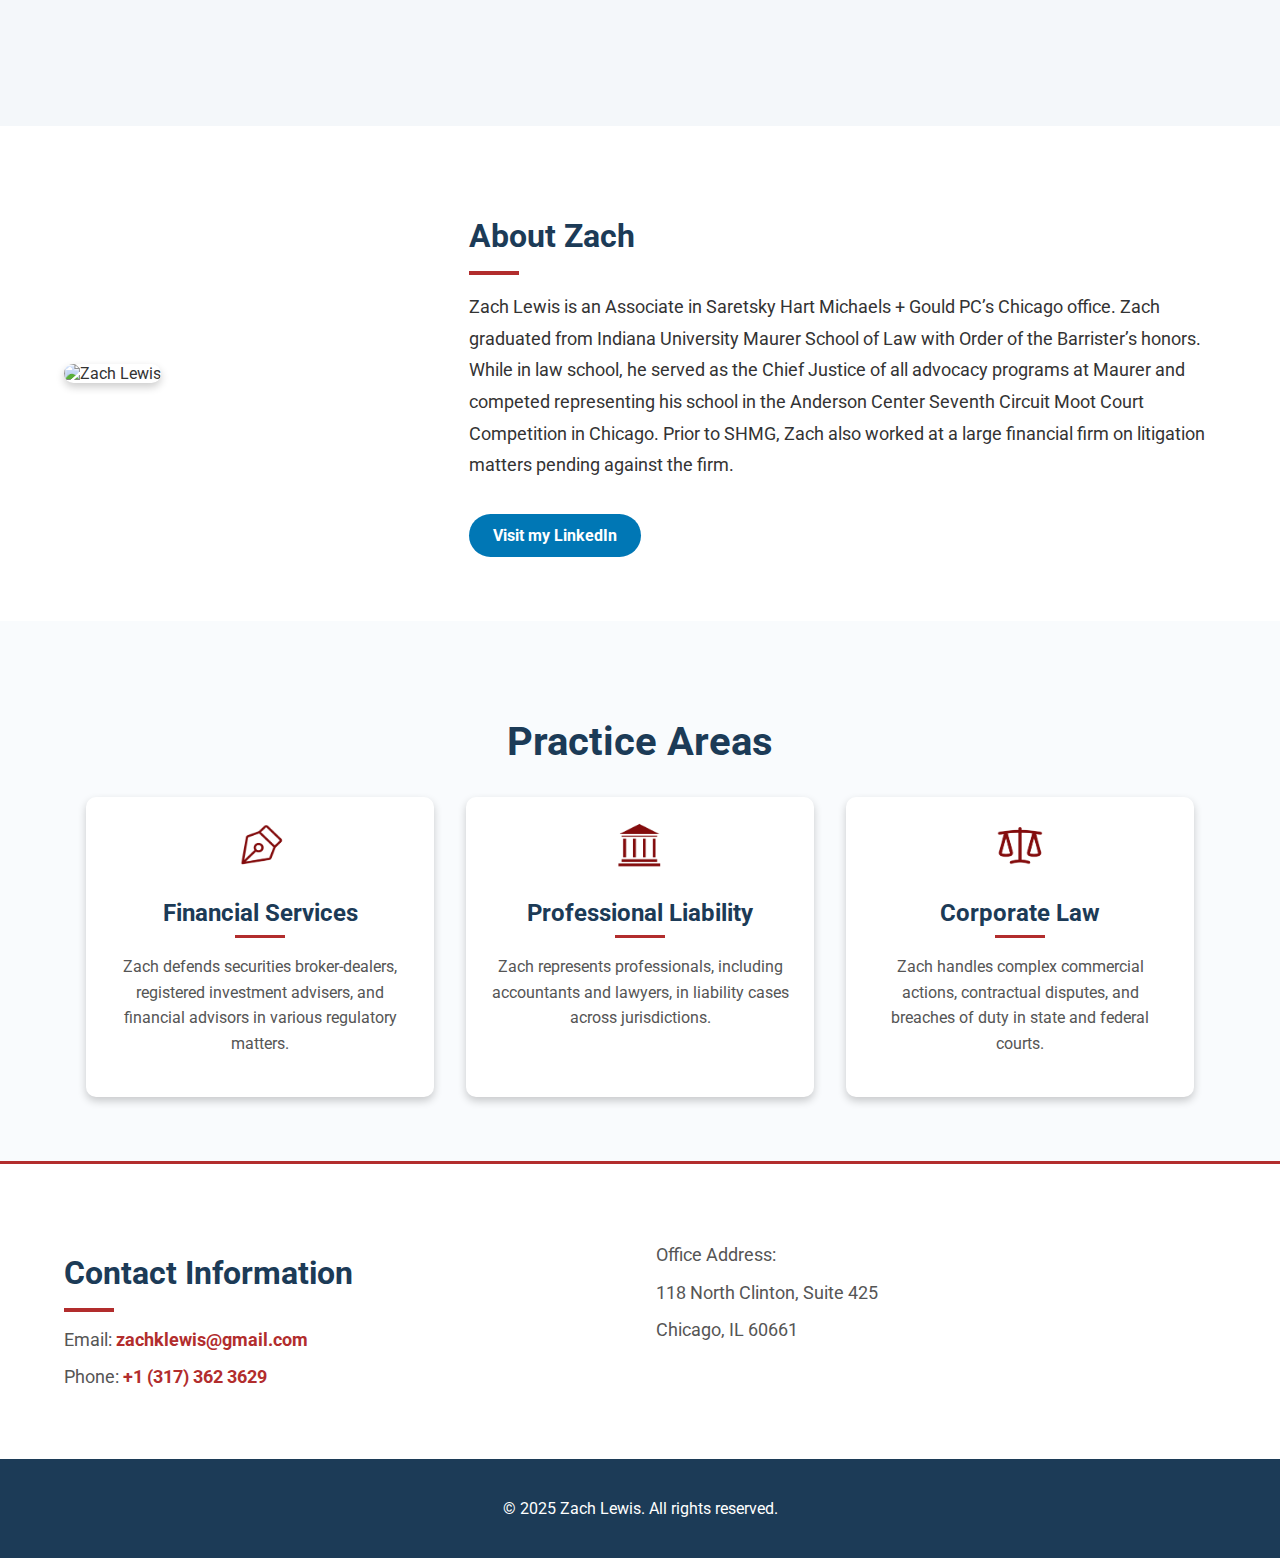
==== zach.html @ 2910f3c8 "Primer commit: subida inicial del proyecto" ====
<!DOCTYPE html>
<html lang="en">
<head>
    <meta charset="UTF-8">
    <meta name="viewport" content="width=device-width, initial-scale=1.0">
    <title>Zach Lewis - Finance Law</title>
    <link href="https://fonts.googleapis.com/css2?family=Roboto:wght@400;700&display=swap" rel="stylesheet">
    <link rel="stylesheet" href="styles.css">
    <script src="https://cdnjs.cloudflare.com/ajax/libs/scrollreveal/4.0.9/scrollreveal.min.js"></script>
</head>
<body>
    <!-- Header -->
    <header class="header">
        <div class="container header-content">
            <div class="header-left">
                <h1>Zach Lewis</h1>
                <p>Finance Law Attorney</p>
            </div>
            <div class="header-right">
                <img src="legal_logo.png" alt="Law Firm Logo">
            </div>
        </div>
    </header>

    <!-- Profile Section -->
    <section class="profile">
        <div class="container profile-content">
            <div class="photo">
                <img src="zach_lewis_photo.jpg" alt="Zach Lewis">
            </div>
            <div class="description">
                <h2>About Zach</h2>
                <div class="separator"></div>
                <p>Zach Lewis is an Associate in Saretsky Hart Michaels + Gould PC’s Chicago office. Zach graduated from Indiana University Maurer School of Law with Order of the Barrister’s honors. While in law school, he served as the Chief Justice of all advocacy programs at Maurer and competed representing his school in the Anderson Center Seventh Circuit Moot Court Competition in Chicago. Prior to SHMG, Zach also worked at a large financial firm on litigation matters pending against the firm.</p>
                <a href="https://www.linkedin.com/in/zach-lewis-067717124?utm_source=share&utm_campaign=share_via&utm_content=profile&utm_medium=ios_app" class="btn-linkedin" target="_blank">Visit my LinkedIn</a>
            </div>
        </div>
       
    </section>

    <!-- Services Section -->
    <section class="services">
        <div class="container">
            <h2>Practice Areas</h2>
            
            <div class="cards">
                <div class="card">
                    <div class="icon"><img src="icon_mediation.png" alt="Mediation"></div>
                    <h3>Financial Services</h3>
                    <p>Zach defends securities broker-dealers, registered investment advisers, and financial advisors in various regulatory matters.</p>
                </div>
                <div class="card">
                    <div class="icon"><img src="icon_compliance.png" alt="Compliance"></div>
                    <h3>Professional Liability</h3>
                    <p>Zach represents professionals, including accountants and lawyers, in liability cases across jurisdictions.</p>
                </div>
                <div class="card">
                    <div class="icon"><img src="icon_arbitration.png" alt="Arbitration"></div>
                    <h3>Corporate Law</h3>
                    <p>Zach handles complex commercial actions, contractual disputes, and breaches of duty in state and federal courts.</p>
                </div>
            </div>
        </div>
    </section>

    <!-- Contact Section -->
    <section class="contact-info">
        <div class="container">
            <div>
                <h2>Contact Information</h2>
                <div class="separator"></div>
                <p>Email: <a href="mailto:zach.lewis@example.com">zachklewis@gmail.com</a></p>
                <p>Phone: <a href="tel:+1234567890">+1 (317) 362 3629</a></p>
            </div>
            <div>
                <p>Office Address:</p>
                <p>118 North Clinton, Suite 425</p>
                <p>Chicago, IL 60661</p>
            </div>
        </div>
    </section>

    <!-- Footer -->
    <footer class="footer">
        <div class="container">
            <p>&copy; 2025 Zach Lewis. All rights reserved.</p>
        </div>
    </footer>

    <script>
        ScrollReveal().reveal('.header-content', { duration: 1500, origin: 'left', distance: '100px', easing: 'ease-in-out' });
        ScrollReveal().reveal('.profile-content', { duration: 1000, origin: 'left', distance: '50px', easing: 'ease-in-out' });
        ScrollReveal().reveal('.cards .card', { duration: 1000, interval: 200, origin: 'bottom', distance: '50px', easing: 'ease-in-out' });
        ScrollReveal().reveal('.contact-info', { duration: 1000, origin: 'bottom', distance: '50px', easing: 'ease-in-out' });
    </script>
</body>
</html>
---- styles.css ----
/* General Styles */
body {
    font-family: 'Roboto', sans-serif;
    margin: 0;
    padding: 0;
    background-color: #f4f7fa;
    color: #333;
    scroll-behavior: smooth;
}

.container {
    width: 90%;
    max-width: 1200px;
    margin: 0 auto;
}

/* Header Styles */
.header {
    background: linear-gradient(90deg, #1c3b57, #144060);
    color: white;
    padding: 1.5rem 0;
    position: relative;
    box-shadow: 0 4px 8px rgba(0, 0, 0, 0.2);
    opacity: 0;
    transform: translateY(-50px);
    animation: fadeInSlideDown 1.5s ease-out forwards;
}

@keyframes fadeInSlideDown {
    0% {
        opacity: 0;
        transform: translateY(-50px);
    }
    100% {
        opacity: 1;
        transform: translateY(0);
    }
}

.header-content {
    display: flex;
    justify-content: space-between;
    align-items: center;
}

.header-left h1 {
    font-size: 2.5rem;
    margin: 0;
    letter-spacing: 1.5px;
}

.header-left p {
    margin: 0.5rem 0 0;
    font-size: 1.2rem;
    opacity: 0.9;
}

.header-right img {
    width: 60px;
    height: 60px;
}

/* Profile Section */
.profile {
    background-color: #ffffff;
    padding: 4rem 0;
}

.profile-content {
    display: grid;
    grid-template-columns: 1fr 2fr;
    align-items: center;
    gap: 2rem;
}

.photo img {
    width: 100%;
    max-width: 300px;
    height: auto;
    border-radius: 10px;
    box-shadow: 0 4px 8px rgba(0, 0, 0, 0.2);
    object-fit: cover;
}

.description {
    text-align: left;
}

.description h2 {
    font-size: 2rem;
    color: #1c3b57;
    margin-bottom: 1rem;
}

.description p {
    font-size: 1.1rem;
    line-height: 1.8;
    margin-bottom: 2rem;
}

.description .btn-linkedin {
    display: inline-block;
    background: #0077b5;
    color: white;
    text-decoration: none;
    padding: 0.75rem 1.5rem;
    border-radius: 50px;
    transition: all 0.3s;
    font-size: 1rem;
    font-weight: bold;
}

.description .btn-linkedin:hover {
    background: #005582;
    transform: scale(1.05);
}

/* Separator Styles */
.separator {
    width: 50px;
    height: 4px;
    background-color: #b22d2d;
    margin: 1rem 0;
}

/* Services Section */
.services {
    background-color: #f9fbfd;
    padding: 4rem 0;
    text-align: center;
}

.services h2 {
    font-size: 2.5rem;
    color: #1c3b57;
    margin-bottom: 2rem;
}

.cards {
    display: flex;
    gap: 2rem;
    flex-wrap: wrap;
    justify-content: center;
}

.card {
    background-color: #ffffff;
    padding: 1.5rem;
    border-radius: 10px;
    box-shadow: 0 4px 8px rgba(0, 0, 0, 0.2);
    max-width: 300px;
    transition: transform 0.3s;
    position: relative;
}

.card:hover {
    transform: translateY(-10px);
}

.card h3 {
    font-size: 1.5rem;
    color: #1c3b57;
    margin-bottom: 1rem;
    position: relative;
}

.card h3::after {
    content: '';
    display: block;
    width: 50px;
    height: 3px;
    background-color: #b22d2d;
    margin: 0.5rem auto;
}

.card p {
    font-size: 1rem;
    line-height: 1.6;
    color: #555;
    margin-bottom: 1rem;
}

.card .icon {
    margin-bottom: 1rem;
}

.card .icon img {
    width: 50px;
    height: 50px;
}

/* Contact Section */
.contact-info {
    background-color: #ffffff;
    padding: 4rem 0;
    text-align: left;
    border-top: 3px solid #b22d2d;
}

.contact-info .container {
    display: flex;
    justify-content: space-between;
    flex-wrap: wrap;
    gap: 2rem;
}

.contact-info div {
    flex: 1 1 300px;
}

.contact-info h2 {
    font-size: 2rem;
    margin-bottom: 1rem;
    color: #1c3b57;
}

.contact-info p {
    font-size: 1.1rem;
    margin-bottom: 0.5rem;
    color: #555;
}

.contact-info a {
    color: #b22d2d;
    text-decoration: none;
    font-weight: bold;
}

.contact-info a:hover {
    text-decoration: underline;
}

/* Footer Styles */
.footer {
    background-color: #1c3b57;
    color: white;
    text-align: center;
    padding: 1.5rem 0;
    font-size: 1rem;
}
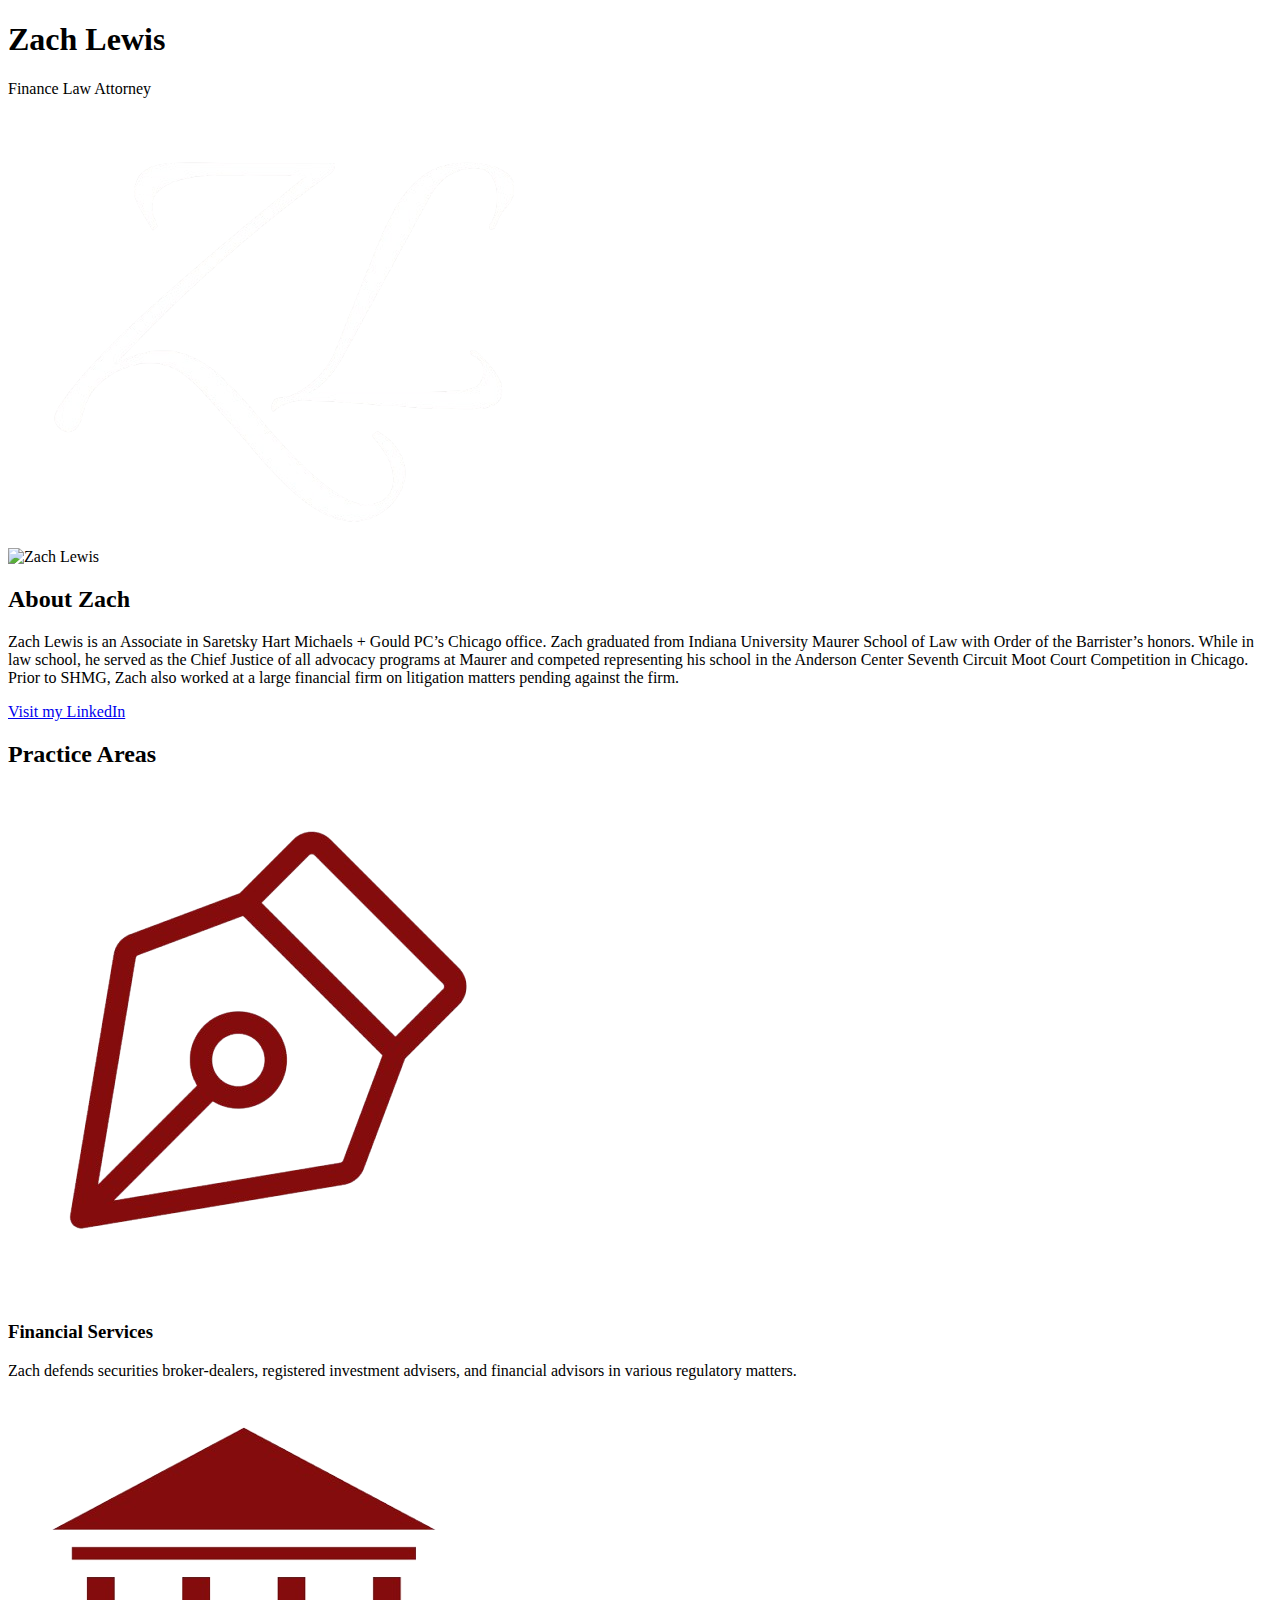
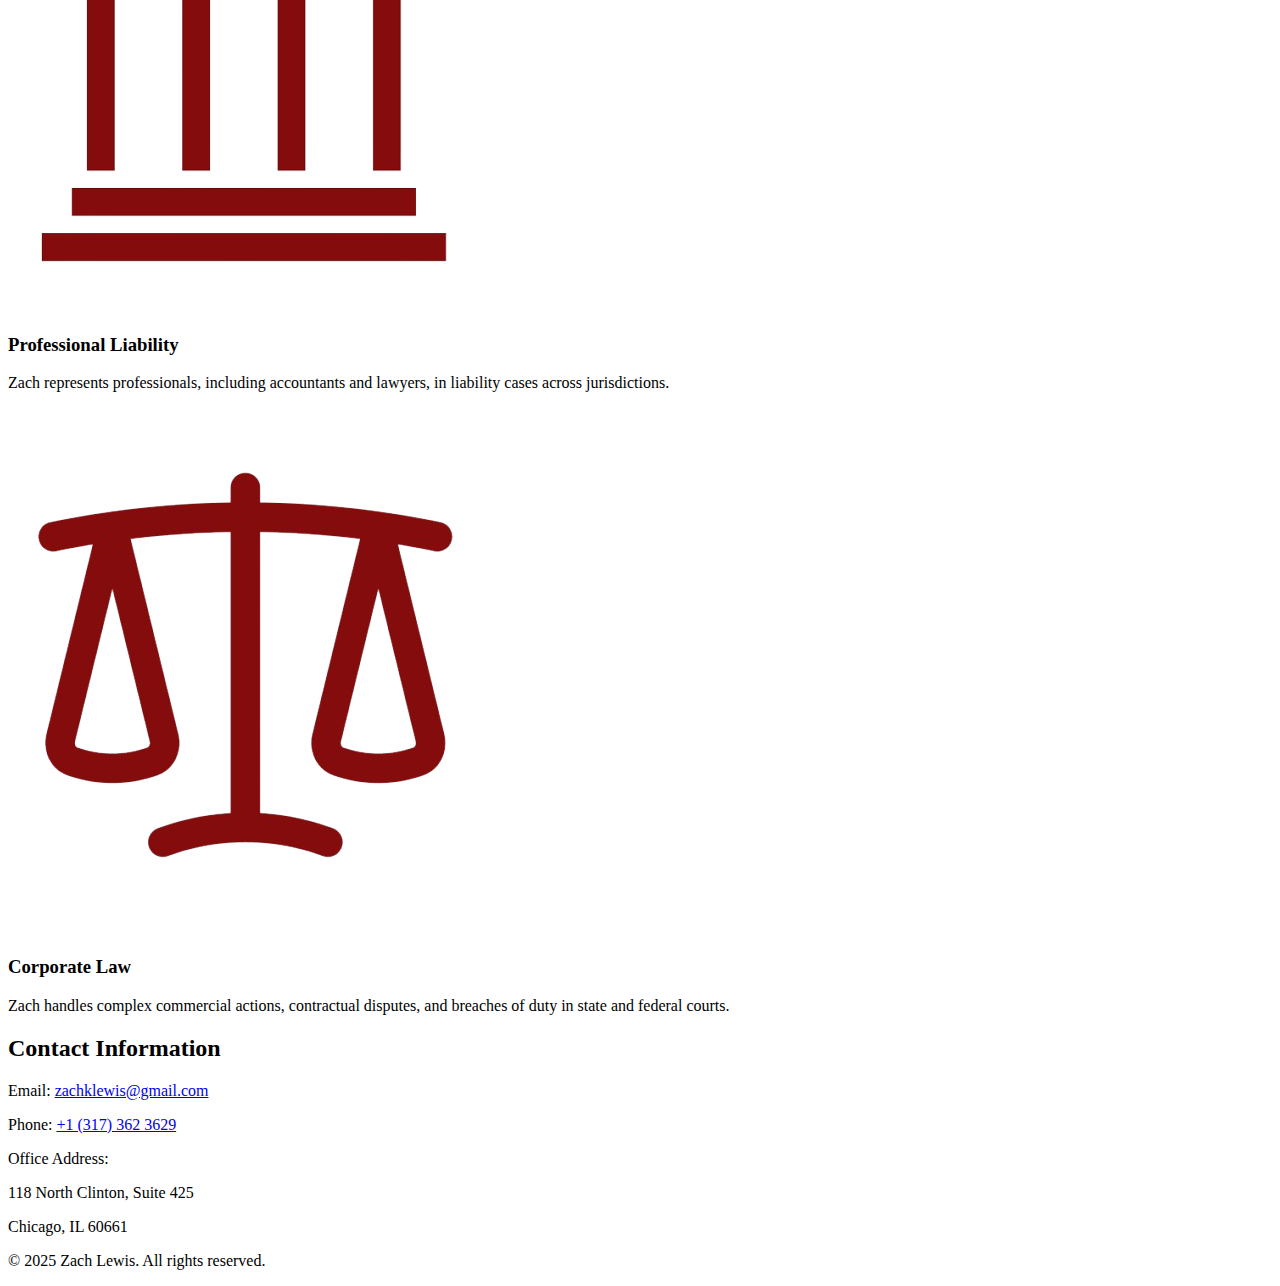
==== commit 1c7c66ba: "Added responsive design for mobile and tablet" ====
--- a/zach.html
+++ b/zach.html
@@ -35,14 +35,12 @@
                 <a href="https://www.linkedin.com/in/zach-lewis-067717124?utm_source=share&utm_campaign=share_via&utm_content=profile&utm_medium=ios_app" class="btn-linkedin" target="_blank">Visit my LinkedIn</a>
             </div>
         </div>
-       
     </section>
 
     <!-- Services Section -->
     <section class="services">
         <div class="container">
             <h2>Practice Areas</h2>
-            
             <div class="cards">
                 <div class="card">
                     <div class="icon"><img src="icon_mediation.png" alt="Mediation"></div>
--- a/styles.css
+++ b/styles.css
@@ -1,240 +1,42 @@
-/* General Styles */
-body {
-    font-family: 'Roboto', sans-serif;
-    margin: 0;
-    padding: 0;
-    background-color: #f4f7fa;
-    color: #333;
-    scroll-behavior: smooth;
-}
+/* Responsive Styles */
+@media (max-width: 768px) {
+    .header-content {
+        flex-direction: column;
+        text-align: center;
+    }
 
-.container {
-    width: 90%;
-    max-width: 1200px;
-    margin: 0 auto;
-}
+    .profile-content {
+        grid-template-columns: 1fr;
+        text-align: center;
+    }
 
-/* Header Styles */
-.header {
-    background: linear-gradient(90deg, #1c3b57, #144060);
-    color: white;
-    padding: 1.5rem 0;
-    position: relative;
-    box-shadow: 0 4px 8px rgba(0, 0, 0, 0.2);
-    opacity: 0;
-    transform: translateY(-50px);
-    animation: fadeInSlideDown 1.5s ease-out forwards;
-}
+    .cards {
+        flex-direction: column;
+        gap: 1.5rem;
+    }
 
-@keyframes fadeInSlideDown {
-    0% {
-        opacity: 0;
-        transform: translateY(-50px);
+    .contact-info .container {
+        flex-direction: column;
+        text-align: center;
     }
-    100% {
-        opacity: 1;
-        transform: translateY(0);
+
+    .header-right img {
+        margin-top: 1rem;
+    }
+
+    .description h2, .services h2, .contact-info h2 {
+        font-size: 1.8rem;
+    }
+
+    .description p {
+        font-size: 1rem;
+    }
+
+    .card {
+        max-width: 100%;
+    }
+
+    .footer p {
+        font-size: 0.9rem;
     }
 }
-
-.header-content {
-    display: flex;
-    justify-content: space-between;
-    align-items: center;
-}
-
-.header-left h1 {
-    font-size: 2.5rem;
-    margin: 0;
-    letter-spacing: 1.5px;
-}
-
-.header-left p {
-    margin: 0.5rem 0 0;
-    font-size: 1.2rem;
-    opacity: 0.9;
-}
-
-.header-right img {
-    width: 60px;
-    height: 60px;
-}
-
-/* Profile Section */
-.profile {
-    background-color: #ffffff;
-    padding: 4rem 0;
-}
-
-.profile-content {
-    display: grid;
-    grid-template-columns: 1fr 2fr;
-    align-items: center;
-    gap: 2rem;
-}
-
-.photo img {
-    width: 100%;
-    max-width: 300px;
-    height: auto;
-    border-radius: 10px;
-    box-shadow: 0 4px 8px rgba(0, 0, 0, 0.2);
-    object-fit: cover;
-}
-
-.description {
-    text-align: left;
-}
-
-.description h2 {
-    font-size: 2rem;
-    color: #1c3b57;
-    margin-bottom: 1rem;
-}
-
-.description p {
-    font-size: 1.1rem;
-    line-height: 1.8;
-    margin-bottom: 2rem;
-}
-
-.description .btn-linkedin {
-    display: inline-block;
-    background: #0077b5;
-    color: white;
-    text-decoration: none;
-    padding: 0.75rem 1.5rem;
-    border-radius: 50px;
-    transition: all 0.3s;
-    font-size: 1rem;
-    font-weight: bold;
-}
-
-.description .btn-linkedin:hover {
-    background: #005582;
-    transform: scale(1.05);
-}
-
-/* Separator Styles */
-.separator {
-    width: 50px;
-    height: 4px;
-    background-color: #b22d2d;
-    margin: 1rem 0;
-}
-
-/* Services Section */
-.services {
-    background-color: #f9fbfd;
-    padding: 4rem 0;
-    text-align: center;
-}
-
-.services h2 {
-    font-size: 2.5rem;
-    color: #1c3b57;
-    margin-bottom: 2rem;
-}
-
-.cards {
-    display: flex;
-    gap: 2rem;
-    flex-wrap: wrap;
-    justify-content: center;
-}
-
-.card {
-    background-color: #ffffff;
-    padding: 1.5rem;
-    border-radius: 10px;
-    box-shadow: 0 4px 8px rgba(0, 0, 0, 0.2);
-    max-width: 300px;
-    transition: transform 0.3s;
-    position: relative;
-}
-
-.card:hover {
-    transform: translateY(-10px);
-}
-
-.card h3 {
-    font-size: 1.5rem;
-    color: #1c3b57;
-    margin-bottom: 1rem;
-    position: relative;
-}
-
-.card h3::after {
-    content: '';
-    display: block;
-    width: 50px;
-    height: 3px;
-    background-color: #b22d2d;
-    margin: 0.5rem auto;
-}
-
-.card p {
-    font-size: 1rem;
-    line-height: 1.6;
-    color: #555;
-    margin-bottom: 1rem;
-}
-
-.card .icon {
-    margin-bottom: 1rem;
-}
-
-.card .icon img {
-    width: 50px;
-    height: 50px;
-}
-
-/* Contact Section */
-.contact-info {
-    background-color: #ffffff;
-    padding: 4rem 0;
-    text-align: left;
-    border-top: 3px solid #b22d2d;
-}
-
-.contact-info .container {
-    display: flex;
-    justify-content: space-between;
-    flex-wrap: wrap;
-    gap: 2rem;
-}
-
-.contact-info div {
-    flex: 1 1 300px;
-}
-
-.contact-info h2 {
-    font-size: 2rem;
-    margin-bottom: 1rem;
-    color: #1c3b57;
-}
-
-.contact-info p {
-    font-size: 1.1rem;
-    margin-bottom: 0.5rem;
-    color: #555;
-}
-
-.contact-info a {
-    color: #b22d2d;
-    text-decoration: none;
-    font-weight: bold;
-}
-
-.contact-info a:hover {
-    text-decoration: underline;
-}
-
-/* Footer Styles */
-.footer {
-    background-color: #1c3b57;
-    color: white;
-    text-align: center;
-    padding: 1.5rem 0;
-    font-size: 1rem;
-}
